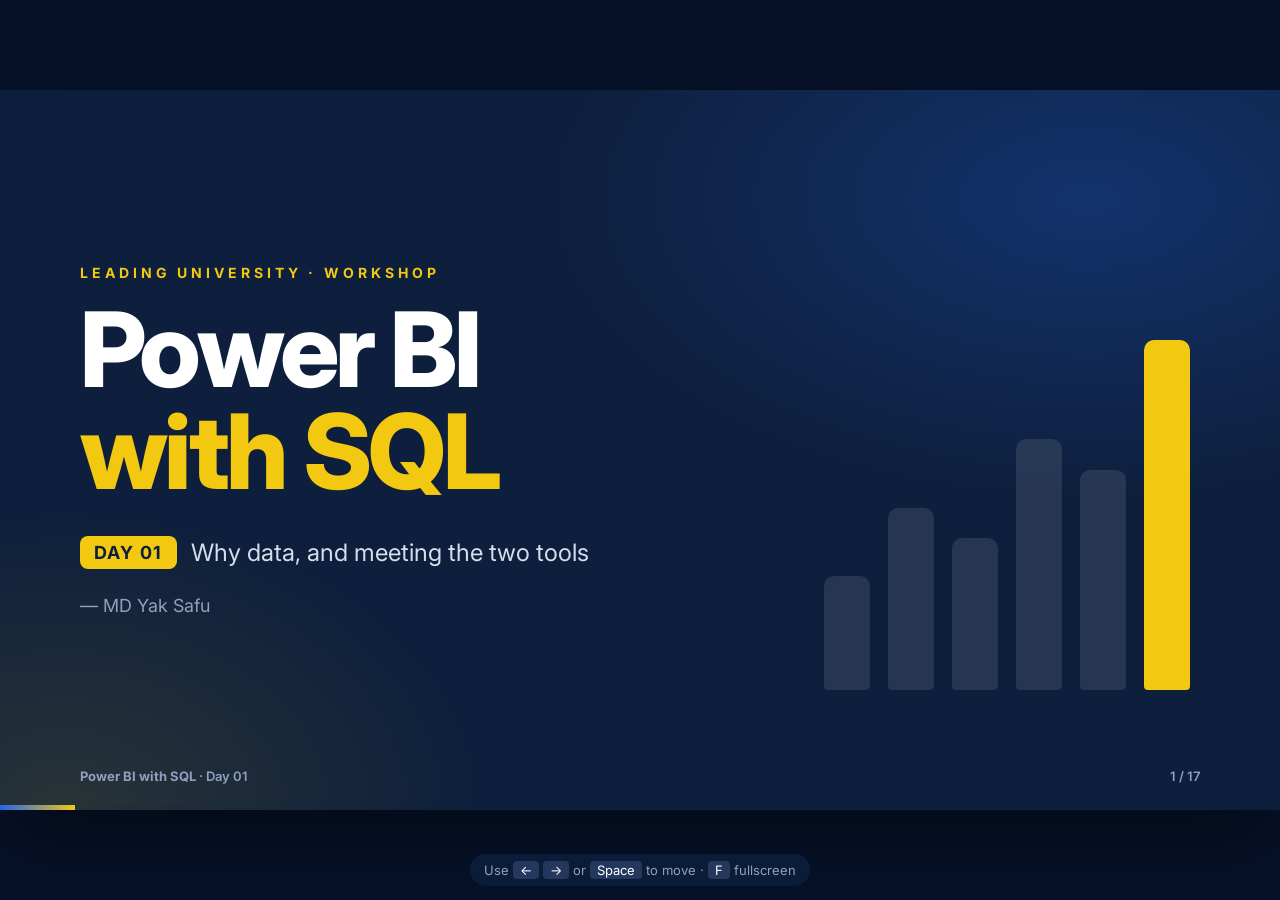
==== day-01/index.html @ 11b7ce3c "Add Day 01 slides and course home page Co-Authored-By: Claude Opus 5.5 <noreply@anthropic.com>" ====
<!doctype html>
<html lang="en">
<head>
<meta charset="utf-8">
<meta name="viewport" content="width=device-width, initial-scale=1">
<title>Day 01 · Why data, and meeting the two tools — Power BI with SQL</title>
<link rel="preconnect" href="https://fonts.googleapis.com">
<link rel="preconnect" href="https://fonts.gstatic.com" crossorigin>
<link href="https://fonts.googleapis.com/css2?family=Inter:wght@400;500;600;700;800&family=JetBrains+Mono:wght@400;700&display=swap" rel="stylesheet">
<link rel="stylesheet" href="../assets/deck.css">
<style>
  /* ---------- Day 01 specific styles ---------- */

  /* Title slide */
  .title-wrap { flex: 1; display: flex; flex-direction: column; justify-content: center; position: relative; z-index: 2; }
  .title-wrap .day-tag { display: inline-flex; align-items: center; gap: 14px; margin-top: 34px; font-size: 24px; color: #D6DEEC; }
  .title-wrap .day-tag b { background: var(--yellow); color: var(--navy); padding: 6px 14px; border-radius: 8px; font-size: 18px; letter-spacing: .08em; }
  .author { margin-top: 26px; font-size: 18px; color: #8FA0BD; }
  .deco-bars { position: absolute; right: 90px; bottom: 120px; display: flex; align-items: flex-end; gap: 18px; height: 380px; z-index: 1; }
  .deco-bars i { width: 46px; border-radius: 10px 10px 4px 4px; background: rgba(255,255,255,.1); transform-origin: bottom; display: block; }
  .deco-bars i:last-child { background: var(--yellow); }
  .active .deco-bars i { animation: grow 1.1s var(--ease) both; animation-delay: calc(var(--i) * 120ms + 300ms); }

  /* Roadmap */
  .phases { display: grid; grid-template-columns: repeat(3, 1fr); gap: 22px; width: 100%; }
  .phase { border-radius: 18px; padding: 22px; background: #fff; border: 1px solid var(--line); }
  .phase h3 { font-size: 20px; }
  .phase .days { font-size: 14px; color: var(--muted); font-weight: 600; margin-bottom: 14px; }
  .phase.sql { border-top: 6px solid var(--blue); }
  .phase.pbi { border-top: 6px solid var(--orange); }
  .phase.des { border-top: 6px solid var(--teal); }
  .dayrow { display: flex; gap: 12px; align-items: center; padding: 9px 0; border-top: 1px solid var(--line); font-size: 16px; }
  .dayrow b { font-size: 13px; width: 52px; flex: none; }
  .sql .dayrow b { color: var(--blue); } .pbi .dayrow b { color: var(--orange); } .des .dayrow b { color: var(--teal); }
  .dayrow.now { background: var(--yellow-l); margin: 0 -12px; padding: 9px 12px; border-radius: 10px; border-top-color: transparent; font-weight: 700; }
  .here { margin-left: auto; font-size: 11px; font-weight: 800; background: var(--yellow); color: var(--navy); padding: 3px 8px; border-radius: 999px; white-space: nowrap; }
  .active .here { animation: pulse 1.8s ease-out 1.4s infinite; }

  /* Agenda */
  .agenda { display: grid; grid-template-columns: repeat(4, 1fr); gap: 18px; width: 100%; }
  .agenda .card { padding: 22px; display: flex; flex-direction: column; gap: 14px; min-height: 160px; }
  .agenda .n { font-size: 14px; font-weight: 800; color: var(--blue); }
  .agenda .t { font-size: 20px; font-weight: 700; line-height: 1.25; }
  .agenda .part2 .n { color: var(--orange); }
  .agenda .part2 .badge { background: var(--orange-l); }
  .legend-row { display: flex; gap: 22px; margin-top: 18px; font-size: 15px; color: var(--muted); font-weight: 600; }
  .legend-row span::before { content: ""; display: inline-block; width: 12px; height: 12px; border-radius: 3px; margin-right: 8px; vertical-align: -1px; background: var(--blue); }
  .legend-row span.o::before { background: var(--orange); }

  /* Why data chain */
  .chain { display: flex; align-items: stretch; gap: 0; width: 100%; }
  .chain .card { flex: 1; text-align: center; padding: 30px 24px; }
  .chain .badge { margin: 0 auto 16px; width: 72px; height: 72px; font-size: 36px; border-radius: 20px; }
  .chain .ex { margin-top: 14px; font-size: 18px; color: var(--muted); line-height: 1.45; }
  .chain .ex b { color: var(--ink); }
  .chain .arrow { width: 70px; display: grid; place-items: center; font-size: 34px; color: var(--blue); }
  .chain .card.final { background: var(--navy); color: #fff; border: none; }
  .chain .card.final .ex { color: #B8C4D9; } .chain .card.final .ex b { color: var(--yellow); }
  .chain .card.final .badge { background: rgba(242,200,17,.18); }

  /* Section divider */
  .section { flex: 1; display: flex; flex-direction: column; justify-content: center; }
  .section .big-num { font-size: 200px; font-weight: 800; line-height: .9; color: transparent; -webkit-text-stroke: 2px rgba(242,200,17,.55); }
  .section h2 { font-size: 72px; }
  .section .topics { display: flex; gap: 12px; margin-top: 30px; flex-wrap: wrap; }
  .section .topics span { border: 1px solid #2E4470; color: #D6DEEC; padding: 10px 18px; border-radius: 999px; font-size: 18px; }

  /* Database vs Excel */
  .vs { display: grid; grid-template-columns: 1fr 90px 1fr; width: 100%; align-items: stretch; }
  .vs .card { padding: 30px 34px; }
  .vs .head { display: flex; align-items: center; gap: 16px; margin-bottom: 18px; }
  .vs .head h3 { font-size: 28px; }
  .vs ul { list-style: none; display: flex; flex-direction: column; gap: 14px; }
  .vs li { font-size: 20px; display: flex; gap: 12px; align-items: baseline; }
  .vs li::before { font-weight: 800; flex: none; }
  .vs .xl li::before { content: "•"; color: var(--muted); }
  .vs .db li::before { content: "✓"; color: var(--ok); }
  .vs .xl .badge { background: #E7F6EC; }
  .vs .db { border: 2px solid var(--blue); }
  .vs .mid { display: grid; place-items: center; font-weight: 800; font-size: 22px; color: var(--muted); }
  .quote { margin-top: 26px; text-align: center; font-size: 24px; font-weight: 600; }
  .quote b { background: var(--yellow-l); padding: 2px 8px; border-radius: 6px; }

  /* Table / row / column */
  .legend { display: flex; flex-direction: column; gap: 18px; flex: 1; }
  .legend .item { display: flex; gap: 18px; align-items: center; }
  .legend .sw { width: 54px; height: 54px; border-radius: 14px; flex: none; display: grid; place-items: center; font-weight: 800; font-size: 13px; }
  .legend .item p { font-size: 18px; color: var(--muted); margin-top: 3px; }
  .sw.t { border: 3px solid var(--navy); }
  .sw.r { background: var(--yellow-l); border: 3px solid var(--yellow); }
  .sw.c { background: var(--blue-l); border: 3px solid var(--blue); }
  .active .tbl.demo { animation: outline 0.6s var(--ease) 600ms both; }
  @keyframes outline { from { box-shadow: 0 0 0 0 var(--navy); } to { box-shadow: 0 0 0 4px var(--navy), 0 10px 30px rgba(13,31,60,.1); } }
  .active .hl-row td { animation: rowhl .6s var(--ease) 1.5s both; }
  @keyframes rowhl { to { background: var(--yellow-l); } }
  .active .hl-col { animation: colhl .6s var(--ease) 2.4s both; }
  @keyframes colhl { to { background: var(--blue-l); color: var(--blue); font-weight: 700; } }
  th.hl-col { animation-name: colhlh !important; }
  @keyframes colhlh { to { background: var(--blue); } }

  /* Primary key */
  .active .pk-col { animation: pkhl .6s var(--ease) 900ms both; }
  @keyframes pkhl { to { background: var(--yellow-l); font-weight: 800; } }
  .bad-row td { color: var(--bad); background: #FEF2F2; text-decoration: line-through; }
  .bad-row { opacity: 0; }
  .active .bad-row { animation: fade .4s 2.6s both; }
  .active .bad-row td:first-child { animation: shake .5s 3s both; }
  .bad-note { color: var(--bad); font-weight: 700; font-size: 17px; }
  .rules { display: flex; flex-direction: column; gap: 16px; flex: 1; }
  .rules .card { display: flex; gap: 18px; align-items: center; padding: 20px 24px; }
  .rules .badge { background: var(--yellow-l); }
  .rules p { font-size: 17px; color: var(--muted); margin-top: 3px; }

  /* Foreign key */
  .fk-area { position: relative; width: 100%; display: flex; justify-content: space-between; align-items: flex-start; }
  .fk-area svg { position: absolute; inset: 0; width: 100%; height: 100%; pointer-events: none; overflow: visible; }
  .fk-area path { fill: none; stroke: var(--blue); stroke-width: 3; stroke-linecap: round; }
  .fk-area circle { fill: var(--blue); }
  .fk-area .tbl td.pkc { background: var(--yellow-l); font-weight: 700; }
  .fk-area .tbl td.fkc { background: var(--blue-l); font-weight: 700; color: var(--blue); }
  .fk-note { margin-top: 26px; display: flex; gap: 16px; align-items: center; font-size: 20px; }
  .fk-note .card { padding: 14px 22px; font-size: 19px; }

  /* Pipeline */
  .pipe { display: flex; align-items: flex-start; width: 100%; }
  .node { width: 170px; flex: none; text-align: center; }
  .node .circle { width: 112px; height: 112px; border-radius: 50%; margin: 0 auto; display: grid; place-items: center; font-size: 46px; background: #fff; border: 3px solid var(--line); box-shadow: 0 10px 30px rgba(13,31,60,.08); }
  .node h3 { margin-top: 16px; font-size: 21px; }
  .node p { font-size: 16px; color: var(--muted); margin-top: 6px; line-height: 1.4; }
  .node.sqln .circle { border-color: var(--blue); background: var(--blue-l); }
  .node.pbin .circle { border-color: var(--yellow); background: var(--yellow-l); }
  .node.dec .circle { background: var(--navy); border-color: var(--navy); }
  .link { flex: 1; height: 112px; position: relative; }
  .link::before { content: ""; position: absolute; left: 6px; right: 6px; top: 50%; border-top: 3px dashed #C5CFDE; }
  .link i { position: absolute; top: calc(50% - 7px); left: 6px; width: 14px; height: 14px; border-radius: 50%; background: var(--blue); }
  .active .link i { animation: travel 2.2s linear infinite; animation-delay: calc(var(--i) * 300ms + 1.4s); }
  @keyframes travel { 0% { left: 6px; opacity: 0; } 15% { opacity: 1; } 85% { opacity: 1; } 100% { left: calc(100% - 20px); opacity: 0; } }
  .tag { display: inline-block; margin-top: 10px; font-size: 13px; font-weight: 800; padding: 4px 10px; border-radius: 999px; }
  .tag.s { background: var(--blue); color: #fff; } .tag.p { background: var(--yellow); color: var(--navy); }

  /* SQL */
  .sql-grid { display: grid; grid-template-columns: 1.25fr 1fr; gap: 40px; width: 100%; align-items: center; }
  .code .line { display: flex; justify-content: space-between; align-items: baseline; gap: 24px; }
  .code .ann { font-family: "Inter", sans-serif; font-size: 16px; color: #8FA0BD; white-space: nowrap; }
  .code .ann b { color: var(--yellow); }
  .caret { display: inline-block; width: 12px; height: 28px; background: var(--yellow); vertical-align: -5px; margin-left: 4px; }
  .active .caret { animation: blink 1s steps(1) infinite; }
  @keyframes blink { 50% { opacity: 0; } }
  .result-label { font-size: 14px; font-weight: 700; letter-spacing: .16em; text-transform: uppercase; color: var(--ok); }

  /* Power BI dashboard mock */
  .pbi-grid { display: grid; grid-template-columns: 1fr 1.45fr; gap: 44px; width: 100%; align-items: center; }
  .steps { display: flex; flex-direction: column; gap: 14px; margin-top: 26px; }
  .steps .card { display: flex; gap: 16px; align-items: center; padding: 16px 20px; }
  .steps .badge { width: 44px; height: 44px; font-size: 22px; background: var(--yellow-l); }
  .steps p { font-size: 16px; color: var(--muted); }
  .win { background: #fff; border-radius: 18px; border: 1px solid var(--line); box-shadow: 0 24px 50px rgba(13,31,60,.14); overflow: hidden; }
  .win-bar { background: var(--navy); color: #fff; font-size: 13px; padding: 10px 16px; display: flex; gap: 8px; align-items: center; }
  .win-bar i { width: 10px; height: 10px; border-radius: 50%; background: #334766; display: block; }
  .win-bar span { margin-left: 10px; color: #B8C4D9; }
  .win-body { padding: 18px; display: grid; gap: 14px; }
  .kpis { display: grid; grid-template-columns: repeat(3, 1fr); gap: 12px; }
  .kpi { border: 1px solid var(--line); border-radius: 12px; padding: 12px 14px; }
  .kpi small { font-size: 12px; color: var(--muted); font-weight: 600; }
  .kpi div { font-size: 28px; font-weight: 800; margin-top: 2px; }
  .charts { display: grid; grid-template-columns: 1.3fr 1fr; gap: 12px; }
  .chart { border: 1px solid var(--line); border-radius: 12px; padding: 12px 14px; }
  .chart small { font-size: 12px; color: var(--muted); font-weight: 600; }
  .bars { display: flex; align-items: flex-end; gap: 10px; height: 150px; margin-top: 10px; }
  .bars div { flex: 1; display: flex; flex-direction: column; align-items: center; gap: 6px; height: 100%; justify-content: flex-end; }
  .bars i { width: 100%; background: var(--blue); border-radius: 5px 5px 2px 2px; display: block; transform-origin: bottom; transform: scaleY(0); }
  .bars i.top { background: var(--yellow); }
  .bars span { font-size: 11px; color: var(--muted); }
  .active .bars i { animation: grow .9s var(--ease) both; animation-delay: calc(var(--i) * 110ms + 900ms); }
  .spark { width: 100%; height: 150px; margin-top: 10px; }
  .spark path.ln { fill: none; stroke: var(--blue); stroke-width: 3; stroke-dasharray: 400; stroke-dashoffset: 400; }
  .spark path.ar { fill: rgba(37,99,235,.08); opacity: 0; }
  .active .spark path.ln { animation: draw 1.6s var(--ease) 1.4s forwards; }
  .active .spark path.ar { animation: fade 1s 2.4s forwards; }

  /* Three windows */
  .windows { display: grid; grid-template-columns: 120px repeat(3, 1fr); gap: 22px; width: 100%; align-items: stretch; }
  .sidebar { background: var(--navy); border-radius: 18px; display: flex; flex-direction: column; align-items: center; gap: 22px; padding: 26px 0; }
  .sidebar small { color: #8FA0BD; font-size: 11px; font-weight: 700; letter-spacing: .1em; }
  .sidebar .ico { width: 58px; height: 58px; border-radius: 14px; display: grid; place-items: center; background: #1D3461; position: relative; }
  .sidebar .ico svg { width: 30px; height: 30px; stroke: #fff; fill: none; stroke-width: 2; }
  .sidebar .ico b { position: absolute; top: -7px; right: -7px; background: var(--yellow); color: var(--navy); font-size: 12px; width: 22px; height: 22px; border-radius: 50%; display: grid; place-items: center; }
  .active .sidebar .ico { animation: icoOn 6s infinite; animation-delay: calc(var(--i) * 2s + 1.5s); }
  @keyframes icoOn { 0%, 30% { background: var(--yellow); } 34%, 100% { background: #1D3461; } }
  .wcard { padding: 22px; display: flex; flex-direction: column; gap: 12px; }
  .wcard .num { font-size: 13px; font-weight: 800; color: var(--navy); background: var(--yellow); width: 26px; height: 26px; border-radius: 50%; display: grid; place-items: center; }
  .wcard .mock { height: 150px; border-radius: 12px; background: var(--bg); border: 1px solid var(--line); display: grid; place-items: center; }
  .wcard .mock svg { width: 82%; height: 80%; }
  .wcard h3 { font-size: 22px; }
  .wcard p { font-size: 17px; color: var(--muted); line-height: 1.45; }

  /* Quiz */
  .quiz { display: grid; grid-template-columns: 1fr 1fr; gap: 20px; width: 100%; }
  .quiz .card { padding: 24px 26px; }
  .quiz .q { font-size: 20px; font-weight: 700; display: flex; gap: 12px; line-height: 1.35; }
  .quiz .q span { color: var(--blue); flex: none; }
  .quiz .ans { margin-top: 14px; font-size: 19px; color: var(--ok); font-weight: 600; padding: 10px 14px; background: #ECFDF3; border-radius: 10px; }

  /* Recap */
  .recap { display: grid; grid-template-columns: 1fr 1fr; gap: 20px; width: 100%; }
  .recap .card { display: flex; gap: 20px; align-items: center; padding: 24px; }
  .recap p { font-size: 19px; line-height: 1.4; }
  .recap p b { color: var(--blue); }

  /* Closing */
  .closing { flex: 1; display: grid; grid-template-columns: 1.2fr 1fr; gap: 50px; align-items: center; }
  .next-card { background: rgba(255,255,255,.06); border: 1px solid #2E4470; border-radius: 20px; padding: 30px; }
  .next-card h3 { font-size: 26px; margin-top: 10px; }
  .next-card ul { list-style: none; margin-top: 16px; display: flex; flex-direction: column; gap: 12px; }
  .next-card li { color: #D6DEEC; font-size: 19px; display: flex; gap: 12px; }
  .next-card li::before { content: "→"; color: var(--yellow); font-weight: 800; }
  .floaty { animation: float 4s ease-in-out infinite; display: inline-block; }
</style>
</head>
<body>
<div class="deck">
<div class="stage" data-label="Day 01">

  <!-- 1 · Title -->
  <section class="slide dark">
    <div class="deco-bars" aria-hidden="true">
      <i style="--i:0;height:30%"></i><i style="--i:1;height:48%"></i><i style="--i:2;height:40%"></i>
      <i style="--i:3;height:66%"></i><i style="--i:4;height:58%"></i><i style="--i:5;height:92%"></i>
    </div>
    <div class="title-wrap">
      <div class="kicker a" style="--i:0">Leading University · Workshop</div>
      <h1 class="a" style="--i:1;margin-top:18px">Power BI<br><span class="hl">with SQL</span></h1>
      <div class="day-tag a" style="--i:3"><b>DAY 01</b> Why data, and meeting the two tools</div>
      <div class="author a" style="--i:4">— MD Yak Safu</div>
    </div>
  </section>

  <!-- 2 · Course roadmap -->
  <section class="slide">
    <div class="kicker a" style="--i:0">The journey</div>
    <h2 class="a" style="--i:1">10 days. 3 phases. One skill set.</h2>
    <div class="body">
      <div class="phases">
        <div class="phase sql a" style="--i:2">
          <h3>SQL foundations</h3><div class="days">Days 1–4</div>
          <div class="dayrow now"><b>DAY 01</b> Why data &amp; the two tools <span class="here">YOU ARE HERE</span></div>
          <div class="dayrow"><b>DAY 02</b> SELECT &amp; filtering</div>
          <div class="dayrow"><b>DAY 03</b> Aggregation &amp; functions</div>
          <div class="dayrow"><b>DAY 04</b> Joins, subqueries &amp; views</div>
        </div>
        <div class="phase pbi a" style="--i:3">
          <h3>Power BI build</h3><div class="days">Days 5–7</div>
          <div class="dayrow"><b>DAY 05</b> Connecting &amp; cleaning</div>
          <div class="dayrow"><b>DAY 06</b> Data modelling</div>
          <div class="dayrow"><b>DAY 07</b> DAX basics</div>
        </div>
        <div class="phase des a" style="--i:4">
          <h3>Design &amp; insight</h3><div class="days">Days 8–10</div>
          <div class="dayrow"><b>DAY 08</b> Dashboard design</div>
          <div class="dayrow"><b>DAY 09</b> Build on a given problem</div>
          <div class="dayrow"><b>DAY 10</b> Analysis in Power BI</div>
        </div>
      </div>
    </div>
  </section>

  <!-- 3 · Today's plan -->
  <section class="slide">
    <div class="kicker a" style="--i:0">Today's plan</div>
    <h2 class="a" style="--i:1">8 small ideas, one big picture</h2>
    <div class="body" style="flex-direction:column;align-items:stretch;justify-content:center;gap:0">
      <div class="agenda">
        <div class="card a pop" style="--i:2"><div class="badge">🗂️</div><div class="n">01</div><div class="t">Database vs Excel</div></div>
        <div class="card a pop" style="--i:3"><div class="badge">🧱</div><div class="n">02</div><div class="t">Table, row, column</div></div>
        <div class="card a pop" style="--i:4"><div class="badge">🔑</div><div class="n">03</div><div class="t">Primary key</div></div>
        <div class="card a pop" style="--i:5"><div class="badge">🔗</div><div class="n">04</div><div class="t">Foreign key</div></div>
        <div class="card part2 a pop" style="--i:6"><div class="badge">🚚</div><div class="n">05</div><div class="t">The reporting pipeline</div></div>
        <div class="card part2 a pop" style="--i:7"><div class="badge">💬</div><div class="n">06</div><div class="t">What SQL is</div></div>
        <div class="card part2 a pop" style="--i:8"><div class="badge">📊</div><div class="n">07</div><div class="t">What Power BI is</div></div>
        <div class="card part2 a pop" style="--i:9"><div class="badge">🖥️</div><div class="n">08</div><div class="t">The three windows</div></div>
      </div>
      <div class="legend-row a fade" style="--i:10"><span>Part 1 · Data basics</span><span class="o">Part 2 · Meet the tools</span></div>
    </div>
  </section>

  <!-- 4 · Why data -->
  <section class="slide">
    <div class="kicker a" style="--i:0">Why data?</div>
    <h2 class="a" style="--i:1">Data is only useful when it leads to a decision</h2>
    <div class="body">
      <div class="chain">
        <div class="card a left" style="--i:2">
          <div class="badge">🧾</div><h3>Data</h3>
          <div class="ex">Raw facts<br><b>1,240 sales records</b></div>
        </div>
        <div class="arrow a fade" style="--i:3">➜</div>
        <div class="card a left" style="--i:4">
          <div class="badge">💡</div><h3>Information</h3>
          <div class="ex">Facts with meaning<br><b>“Sales fell 18% in March”</b></div>
        </div>
        <div class="arrow a fade" style="--i:5">➜</div>
        <div class="card final a left" style="--i:6">
          <div class="badge">🎯</div><h3>Decision</h3>
          <div class="ex">Action people take<br><b>“Run a March discount”</b></div>
        </div>
      </div>
    </div>
    <div class="quote a" style="--i:8">This course teaches you to walk this path: <b>SQL</b> gets the data, <b>Power BI</b> shows the story.</div>
  </section>

  <!-- 5 · Part 1 divider -->
  <section class="slide dark">
    <div class="section">
      <div class="big-num a fade" style="--i:0">01</div>
      <div class="kicker a" style="--i:1">Part one</div>
      <h2 class="a" style="--i:2">Data basics</h2>
      <div class="topics">
        <span class="a" style="--i:3">Database vs Excel</span><span class="a" style="--i:4">Table, row, column</span>
        <span class="a" style="--i:5">Primary key</span><span class="a" style="--i:6">Foreign key</span>
      </div>
    </div>
  </section>

  <!-- 6 · Database vs Excel -->
  <section class="slide">
    <div class="kicker a" style="--i:0"><span class="num">01</span> Database vs Excel</div>
    <h2 class="a" style="--i:1">Same rows &amp; columns — very different jobs</h2>
    <div class="body" style="flex-direction:column;justify-content:center;gap:0">
      <div class="vs">
        <div class="card xl a left" style="--i:2">
          <div class="head"><div class="badge">📗</div><h3>Excel</h3></div>
          <ul>
            <li>A single file, usually one person</li>
            <li>Max ~1 million rows per sheet</li>
            <li>Easy to break: typos, copies, “final_v3.xlsx”</li>
            <li>Great for quick, small analysis</li>
          </ul>
        </div>
        <div class="mid a pop" style="--i:3">VS</div>
        <div class="card db a right" style="--i:4">
          <div class="head"><div class="badge">🗄️</div><h3 class="blue">Database</h3></div>
          <ul>
            <li>Shared — many users at the same time</li>
            <li>Millions to billions of rows</li>
            <li>Rules keep data clean (types, keys)</li>
            <li>Built for storing &amp; asking questions</li>
          </ul>
        </div>
      </div>
      <div class="quote a" style="--i:6">Excel is a <b>notebook</b>. A database is a <b>library</b>.</div>
    </div>
  </section>

  <!-- 7 · Table, row, column -->
  <section class="slide">
    <div class="kicker a" style="--i:0"><span class="num">02</span> Table, row, column</div>
    <h2 class="a" style="--i:1">A database is a set of tables</h2>
    <div class="body">
      <div class="tbl-wrap a left" style="--i:2">
        <div class="tbl-title">Table: Customers</div>
        <table class="tbl demo">
          <tr><th>CustomerID</th><th>Name</th><th class="hl-col">City</th></tr>
          <tr><td class="num">101</td><td>Rahim</td><td class="hl-col">Sylhet</td></tr>
          <tr class="hl-row"><td class="num">102</td><td>Karim</td><td class="hl-col">Dhaka</td></tr>
          <tr><td class="num">103</td><td>Nusrat</td><td class="hl-col">Sylhet</td></tr>
          <tr><td class="num">104</td><td>Tania</td><td class="hl-col">Chattogram</td></tr>
        </table>
      </div>
      <div class="legend">
        <div class="item a right" style="--i:4"><div class="sw t"></div><div><h3>Table</h3><p>All records about <b>one thing</b> — e.g. customers</p></div></div>
        <div class="item a right" style="--i:10"><div class="sw r"></div><div><h3>Row (record)</h3><p><b>One</b> customer — Karim from Dhaka</p></div></div>
        <div class="item a right" style="--i:17"><div class="sw c"></div><div><h3>Column (field)</h3><p><b>One</b> detail about every customer — City</p></div></div>
      </div>
    </div>
  </section>

  <!-- 8 · Primary key -->
  <section class="slide">
    <div class="kicker a" style="--i:0"><span class="num">03</span> Primary key</div>
    <h2 class="a" style="--i:1">Every row needs an ID card</h2>
    <div class="body">
      <div class="tbl-wrap a left" style="--i:2">
        <div class="tbl-title">Table: Customers</div>
        <table class="tbl">
          <tr><th>CustomerID <span class="key">PK</span></th><th>Name</th><th>City</th></tr>
          <tr><td class="num pk-col">101</td><td>Rahim</td><td>Sylhet</td></tr>
          <tr><td class="num pk-col">102</td><td>Karim</td><td>Dhaka</td></tr>
          <tr><td class="num pk-col">103</td><td>Nusrat</td><td>Sylhet</td></tr>
          <tr class="bad-row"><td class="num">102</td><td>Sabbir</td><td>Khulna</td></tr>
        </table>
        <div class="bad-note a fade" style="--i:22">✗ ID 102 already exists — the database refuses it</div>
      </div>
      <div class="rules">
        <div class="card a right" style="--i:4"><div class="badge">☝️</div><div><h3>Unique</h3><p>No two rows share the same value</p></div></div>
        <div class="card a right" style="--i:5"><div class="badge">🚫</div><div><h3>Never empty</h3><p>Every row must have one (no NULL)</p></div></div>
        <div class="card a right" style="--i:6"><div class="badge">🎯</div><div><h3>Points to one row</h3><p>Like a student ID — it means exactly one person</p></div></div>
      </div>
    </div>
  </section>

  <!-- 9 · Foreign key -->
  <section class="slide" id="fk-slide">
    <div class="kicker a" style="--i:0"><span class="num">04</span> Foreign key</div>
    <h2 class="a" style="--i:1">A foreign key links one table to another</h2>
    <div class="body" style="flex-direction:column;justify-content:center;align-items:stretch;gap:0">
      <div class="fk-area">
        <svg id="fk-svg" aria-hidden="true"></svg>
        <div class="tbl-wrap a left" style="--i:2">
          <div class="tbl-title">Customers</div>
          <table class="tbl" id="cust">
            <tr><th>CustomerID <span class="key">PK</span></th><th>Name</th></tr>
            <tr data-id="101"><td class="num pkc">101</td><td>Rahim</td></tr>
            <tr data-id="102"><td class="num pkc">102</td><td>Karim</td></tr>
            <tr data-id="103"><td class="num pkc">103</td><td>Nusrat</td></tr>
            <tr data-id="104"><td class="num pkc">104</td><td>Tania</td></tr>
          </table>
        </div>
        <div class="tbl-wrap a right" style="--i:3">
          <div class="tbl-title">Orders</div>
          <table class="tbl" id="ord">
            <tr><th>OrderID <span class="key">PK</span></th><th>CustomerID <span class="key fk">FK</span></th><th>Amount ৳</th></tr>
            <tr data-ref="101"><td class="num">5001</td><td class="num fkc">101</td><td class="num">1,200</td></tr>
            <tr data-ref="103"><td class="num">5002</td><td class="num fkc">103</td><td class="num">850</td></tr>
            <tr data-ref="101"><td class="num">5003</td><td class="num fkc">101</td><td class="num">2,300</td></tr>
            <tr data-ref="104"><td class="num">5004</td><td class="num fkc">104</td><td class="num">640</td></tr>
          </table>
        </div>
      </div>
      <div class="fk-note">
        <div class="card a" style="--i:12">🔗 <b>FK</b> in Orders → points to the <b>PK</b> in Customers</div>
        <div class="card a" style="--i:13">Rahim (101) placed <b>2 orders</b></div>
      </div>
    </div>
  </section>

  <!-- 10 · Part 2 divider -->
  <section class="slide dark">
    <div class="section">
      <div class="big-num a fade" style="--i:0">02</div>
      <div class="kicker a" style="--i:1">Part two</div>
      <h2 class="a" style="--i:2">Meet the tools</h2>
      <div class="topics">
        <span class="a" style="--i:3">The reporting pipeline</span><span class="a" style="--i:4">What SQL is</span>
        <span class="a" style="--i:5">What Power BI is</span><span class="a" style="--i:6">The three windows</span>
      </div>
    </div>
  </section>

  <!-- 11 · Reporting pipeline -->
  <section class="slide">
    <div class="kicker a" style="--i:0"><span class="num">05</span> The reporting pipeline</div>
    <h2 class="a" style="--i:1">How raw data becomes a decision</h2>
    <div class="body">
      <div class="pipe">
        <div class="node a pop" style="--i:2"><div class="circle">📱</div><h3>Sources</h3><p>Apps, sales, forms</p></div>
        <div class="link a fade" style="--i:3"><i style="--i:0"></i></div>
        <div class="node a pop" style="--i:4"><div class="circle">🗄️</div><h3>Database</h3><p>Stores it safely</p></div>
        <div class="link a fade" style="--i:5"><i style="--i:1"></i></div>
        <div class="node sqln a pop" style="--i:6"><div class="circle">💬</div><h3>SQL</h3><p>Asks the questions</p><span class="tag s">Days 1–4</span></div>
        <div class="link a fade" style="--i:7"><i style="--i:2"></i></div>
        <div class="node pbin a pop" style="--i:8"><div class="circle">📊</div><h3>Power BI</h3><p>Shows the answers</p><span class="tag p">Days 5–10</span></div>
        <div class="link a fade" style="--i:9"><i style="--i:3"></i></div>
        <div class="node dec a pop" style="--i:10"><div class="circle">🎯</div><h3>Decision</h3><p>People take action</p></div>
      </div>
    </div>
  </section>

  <!-- 12 · What SQL is -->
  <section class="slide">
    <div class="kicker a" style="--i:0"><span class="num">06</span> What SQL is</div>
    <h2 class="a" style="--i:1">SQL = the language to talk to a database</h2>
    <p class="lead a" style="--i:2"><b>S</b>tructured <b>Q</b>uery <b>L</b>anguage. You ask in (almost) plain English — the database answers with a table.</p>
    <div class="body">
      <div class="sql-grid">
        <div class="code a" style="--i:3">
          <div class="dots"><i></i><i></i><i></i></div>
          <div style="height:14px"></div>
          <div class="line a fade" style="--i:5"><span><span class="kw">SELECT</span> Name, City</span><span class="ann">← <b>which columns</b></span></div>
          <div class="line a fade" style="--i:8"><span><span class="kw">FROM</span> Customers</span><span class="ann">← <b>which table</b></span></div>
          <div class="line a fade" style="--i:11"><span><span class="kw">WHERE</span> City <span class="op">=</span> <span class="str">'Sylhet'</span>;<span class="caret"></span></span><span class="ann">← <b>which rows</b></span></div>
        </div>
        <div class="tbl-wrap a right" style="--i:15">
          <div class="result-label">✓ Result · 2 rows</div>
          <table class="tbl">
            <tr><th>Name</th><th>City</th></tr>
            <tr><td>Rahim</td><td>Sylhet</td></tr>
            <tr><td>Nusrat</td><td>Sylhet</td></tr>
          </table>
        </div>
      </div>
    </div>
  </section>

  <!-- 13 · What Power BI is -->
  <section class="slide">
    <div class="kicker a" style="--i:0"><span class="num">07</span> What Power BI is</div>
    <h2 class="a" style="--i:1">Power BI turns tables into pictures</h2>
    <div class="body">
      <div class="pbi-grid">
        <div>
          <p class="lead a" style="--i:2;margin-top:0">Microsoft's free desktop tool for building <b style="color:var(--ink)">interactive dashboards</b>.</p>
          <div class="steps">
            <div class="card a left" style="--i:3"><div class="badge">🔌</div><div><h3>Connect</h3><p>Pull data from SQL, Excel, web…</p></div></div>
            <div class="card a left" style="--i:4"><div class="badge">🧩</div><div><h3>Model</h3><p>Link tables with keys</p></div></div>
            <div class="card a left" style="--i:5"><div class="badge">📈</div><div><h3>Visualise</h3><p>Charts anyone can click &amp; explore</p></div></div>
          </div>
        </div>
        <div class="win a right" style="--i:3">
          <div class="win-bar"><i></i><i></i><i></i><span>Sales Dashboard</span></div>
          <div class="win-body">
            <div class="kpis">
              <div class="kpi"><small>Total sales</small><div><span data-count="4.2" data-dec="1" data-prefix="৳" data-suffix="M" data-delay="700">৳4.2M</span></div></div>
              <div class="kpi"><small>Orders</small><div><span data-count="1240" data-delay="800">1,240</span></div></div>
              <div class="kpi"><small>Customers</small><div><span data-count="312" data-delay="900">312</span></div></div>
            </div>
            <div class="charts">
              <div class="chart"><small>Sales by month</small>
                <div class="bars">
                  <div><i style="--i:0;height:45%"></i><span>Jan</span></div>
                  <div><i style="--i:1;height:62%"></i><span>Feb</span></div>
                  <div><i style="--i:2;height:38%"></i><span>Mar</span></div>
                  <div><i style="--i:3;height:70%"></i><span>Apr</span></div>
                  <div><i style="--i:4;height:78%"></i><span>May</span></div>
                  <div><i class="top" style="--i:5;height:95%"></i><span>Jun</span></div>
                </div>
              </div>
              <div class="chart"><small>Customers trend</small>
                <svg class="spark" viewBox="0 0 200 150" preserveAspectRatio="none">
                  <path class="ar" d="M5,120 L40,100 L75,108 L110,70 L145,62 L195,25 L195,150 L5,150 Z"/>
                  <path class="ln" d="M5,120 L40,100 L75,108 L110,70 L145,62 L195,25"/>
                </svg>
              </div>
            </div>
          </div>
        </div>
      </div>
    </div>
  </section>

  <!-- 14 · Three windows -->
  <section class="slide">
    <div class="kicker a" style="--i:0"><span class="num">08</span> The three windows you will live in</div>
    <h2 class="a" style="--i:1">Three buttons on the left of Power BI</h2>
    <div class="body">
      <div class="windows">
        <div class="sidebar a left" style="--i:2">
          <small>POWER BI</small>
          <div class="ico" style="--i:0"><b>1</b><svg viewBox="0 0 24 24"><path d="M5 20V11M12 20V5M19 20v-6"/></svg></div>
          <div class="ico" style="--i:1"><b>2</b><svg viewBox="0 0 24 24"><rect x="3" y="4" width="18" height="16" rx="2"/><path d="M3 10h18M3 15h18M9 4v16"/></svg></div>
          <div class="ico" style="--i:2"><b>3</b><svg viewBox="0 0 24 24"><rect x="2" y="3" width="8" height="7" rx="1"/><rect x="14" y="14" width="8" height="7" rx="1"/><path d="M10 6.5h3a2 2 0 0 1 2 2V14"/></svg></div>
        </div>
        <div class="card wcard a" style="--i:3">
          <div class="num">1</div>
          <div class="mock"><svg viewBox="0 0 120 80"><rect x="10" y="45" width="16" height="30" rx="2" fill="#2563EB"/><rect x="34" y="30" width="16" height="45" rx="2" fill="#2563EB"/><rect x="58" y="38" width="16" height="37" rx="2" fill="#2563EB"/><rect x="82" y="12" width="16" height="63" rx="2" fill="#F2C811"/></svg></div>
          <h3>Report view</h3><p>Build charts &amp; dashboards. You'll spend most time here.</p>
        </div>
        <div class="card wcard a" style="--i:4">
          <div class="num">2</div>
          <div class="mock"><svg viewBox="0 0 120 80"><rect x="8" y="8" width="104" height="64" rx="4" fill="#fff" stroke="#C5CFDE"/><rect x="8" y="8" width="104" height="14" rx="4" fill="#0D1F3C"/><path d="M8 36h104M8 50h104M8 64h104M42 8v64M78 8v64" stroke="#C5CFDE"/></svg></div>
          <h3>Table view</h3><p>See the actual rows &amp; columns of your data.</p>
        </div>
        <div class="card wcard a" style="--i:5">
          <div class="num">3</div>
          <div class="mock"><svg viewBox="0 0 120 80"><rect x="6" y="10" width="40" height="36" rx="4" fill="#fff" stroke="#0D1F3C" stroke-width="2"/><rect x="6" y="10" width="40" height="10" rx="3" fill="#0D1F3C"/><rect x="74" y="34" width="40" height="36" rx="4" fill="#fff" stroke="#0D1F3C" stroke-width="2"/><rect x="74" y="34" width="40" height="10" rx="3" fill="#0D1F3C"/><path d="M46 30 C 60 30, 60 52, 74 52" stroke="#2563EB" stroke-width="2.5" fill="none"/></svg></div>
          <h3>Model view</h3><p>Connect tables with relationships — PK ↔ FK!</p>
        </div>
      </div>
    </div>
  </section>

  <!-- 15 · Quick check -->
  <section class="slide">
    <div class="kicker a" style="--i:0">Quick check</div>
    <h2 class="a" style="--i:1">Can you answer these? <span class="muted" style="font-size:22px;font-weight:600">(press → to reveal)</span></h2>
    <div class="body">
      <div class="quiz">
        <div class="card a" style="--i:2"><div class="q"><span>Q1</span>In a table, what does one <u>row</u> represent?</div><div class="ans frag">One record — e.g. one customer</div></div>
        <div class="card a" style="--i:3"><div class="q"><span>Q2</span>Can two customers share the same primary key?</div><div class="ans frag">No — a primary key must be unique</div></div>
        <div class="card a" style="--i:4"><div class="q"><span>Q3</span>Orders.CustomerID points to Customers.CustomerID. What is it?</div><div class="ans frag">A foreign key</div></div>
        <div class="card a" style="--i:5"><div class="q"><span>Q4</span>Which tool <u>asks</u> the question, and which <u>shows</u> the answer?</div><div class="ans frag">SQL asks · Power BI shows</div></div>
      </div>
    </div>
  </section>

  <!-- 16 · Recap -->
  <section class="slide">
    <div class="kicker a" style="--i:0">Recap</div>
    <h2 class="a" style="--i:1">What to remember from today</h2>
    <div class="body">
      <div class="recap">
        <div class="card a pop" style="--i:2"><div class="badge">🗄️</div><p>A <b>database</b> stores data in <b>tables</b> — safe, shared and huge.</p></div>
        <div class="card a pop" style="--i:3"><div class="badge">🧱</div><p><b>Row</b> = one record. <b>Column</b> = one detail.</p></div>
        <div class="card a pop" style="--i:4"><div class="badge">🔑</div><p><b>Primary key</b> identifies a row. <b>Foreign key</b> links tables.</p></div>
        <div class="card a pop" style="--i:5"><div class="badge">🚚</div><p><b>SQL</b> gets the data → <b>Power BI</b> tells the story.</p></div>
      </div>
    </div>
  </section>

  <!-- 17 · Closing -->
  <section class="slide dark">
    <div class="closing">
      <div>
        <div class="kicker a" style="--i:0">That's Day 01</div>
        <h1 class="a" style="--i:1;font-size:92px;margin-top:16px">Questions? <span class="floaty">🙋</span></h1>
        <p class="lead a" style="--i:2">Thank you! See you in the next session.</p>
      </div>
      <div class="next-card a right" style="--i:3">
        <span class="pill" style="background:var(--yellow);color:var(--navy)">NEXT · DAY 02</span>
        <h3>SELECT and filtering</h3>
        <ul>
          <li>Install <b>Power BI Desktop</b> (free)</li>
          <li>Install <b>SQL Server Express + SSMS</b></li>
          <li>Think: what data does your daily life create?</li>
        </ul>
      </div>
    </div>
  </section>

</div>
</div>

<script src="../assets/deck.js"></script>
<script>
  // Draw foreign-key connector lines between the Orders and Customers tables
  (function () {
    const area = document.querySelector('.fk-area');
    const svg = document.getElementById('fk-svg');
    function draw() {
      // Layout positions (offset*) ignore CSS transforms, so animations/scaling don't skew the lines
      const pos = el => {
        let x = 0, y = 0, n = el;
        while (n && n !== area) { x += n.offsetLeft; y += n.offsetTop; n = n.offsetParent; }
        return { l: x, r: x + el.offsetWidth, y: y + el.offsetHeight / 2 };
      };
      let html = '';
      document.querySelectorAll('#ord tr[data-ref]').forEach((row, i) => {
        const to = pos(document.querySelector(`#cust tr[data-id="${row.dataset.ref}"]`));
        const from = pos(row);
        const x1 = from.l - 6, x2 = to.r + 6, mx = (x1 + x2) / 2;
        const d = `M${x1},${from.y} C${mx},${from.y} ${mx},${to.y} ${x2},${to.y}`;
        const delay = 1.3 + i * 0.35;
        html += `<path d="${d}" pathLength="1" style="stroke-dasharray:1;stroke-dashoffset:1;animation:draw .8s ease ${delay}s forwards"/>`
              + `<circle cx="${x2}" cy="${to.y}" r="6" style="opacity:0;animation:fade .3s ${delay + 0.7}s forwards"/>`;
      });
      svg.innerHTML = html;
    }
    document.addEventListener('slidechange', e => {
      if (e.detail.slide.id === 'fk-slide') draw();
      else svg.innerHTML = '';
    });
    addEventListener('resize', () => { if (document.getElementById('fk-slide').classList.contains('active')) draw(); });
    if (document.getElementById('fk-slide').classList.contains('active')) (document.fonts ? document.fonts.ready : Promise.resolve()).then(draw);
  })();
</script>
</body>
</html>
---- assets/deck.css ----
/* ============================================================
   Power BI with SQL — slide deck styles (shared by every day)
   ============================================================ */
:root {
  --navy: #0D1F3C;
  --navy-2: #162B52;
  --yellow: #F2C811;
  --yellow-l: #FFF6CC;
  --blue: #2563EB;
  --blue-l: #E8F0FE;
  --orange: #C2410C;
  --orange-l: #FDEEE6;
  --teal: #0F766E;
  --teal-l: #E3F3F1;
  --ink: #0D1F3C;
  --muted: #5B6B82;
  --line: #E3E8F0;
  --bg: #F7F9FC;
  --card: #FFFFFF;
  --ok: #16A34A;
  --bad: #DC2626;
  --ease: cubic-bezier(.2, .7, .2, 1);
}

* { box-sizing: border-box; margin: 0; padding: 0; }
html, body { height: 100%; }
body {
  background: #07122A;
  overflow: hidden;
  font-family: "Inter", system-ui, -apple-system, "Segoe UI", sans-serif;
  color: var(--ink);
  -webkit-font-smoothing: antialiased;
}
code, .mono { font-family: "JetBrains Mono", Consolas, monospace; }

/* ---------- Stage: fixed 16:9 canvas scaled to the window ---------- */
.deck { position: fixed; inset: 0; display: grid; place-items: center; }
.stage {
  width: 1280px; height: 720px; position: relative; flex: none;
  transform-origin: center; overflow: hidden;
  box-shadow: 0 30px 80px rgba(0, 0, 0, .45);
}

/* ---------- Slides ---------- */
.slide {
  position: absolute; inset: 0;
  background: var(--bg);
  padding: 56px 80px 76px;
  display: flex; flex-direction: column;
  opacity: 0; visibility: hidden;
  transform: translateX(60px);
  transition: opacity .55s var(--ease), transform .55s var(--ease), visibility .55s;
}
.slide.past { transform: translateX(-60px); }
.slide.active { opacity: 1; visibility: visible; transform: none; }

.slide.dark {
  background:
    radial-gradient(900px 500px at 85% 15%, rgba(37, 99, 235, .28), transparent 60%),
    radial-gradient(700px 500px at 5% 100%, rgba(242, 200, 17, .12), transparent 60%),
    var(--navy);
  color: #fff;
}

/* ---------- Typography ---------- */
.kicker {
  font-size: 14px; font-weight: 700; letter-spacing: .28em; text-transform: uppercase;
  color: var(--blue); display: flex; align-items: center; gap: 12px;
}
.kicker .num {
  background: var(--blue); color: #fff; letter-spacing: 0; border-radius: 6px;
  padding: 3px 8px; font-size: 13px;
}
.dark .kicker { color: var(--yellow); }
h1 { font-size: 104px; line-height: .98; font-weight: 800; letter-spacing: -.035em; }
h2 { font-size: 46px; line-height: 1.1; font-weight: 800; letter-spacing: -.02em; margin-top: 12px; }
h3 { font-size: 24px; font-weight: 700; letter-spacing: -.01em; }
.lead { font-size: 22px; line-height: 1.5; color: var(--muted); margin-top: 14px; max-width: 920px; }
.dark .lead { color: #B8C4D9; }
.hl { color: var(--yellow); }
.blue { color: var(--blue); }
.muted { color: var(--muted); }
.body { flex: 1; display: flex; align-items: center; gap: 48px; margin-top: 20px; min-height: 0; }
.center { justify-content: center; }

/* ---------- Cards ---------- */
.card {
  background: var(--card); border: 1px solid var(--line); border-radius: 18px;
  padding: 26px 28px; box-shadow: 0 10px 30px rgba(13, 31, 60, .06);
}
.badge {
  width: 52px; height: 52px; border-radius: 14px; display: grid; place-items: center;
  font-size: 26px; background: var(--blue-l); flex: none;
}
.pill {
  display: inline-block; padding: 5px 12px; border-radius: 999px; font-size: 14px;
  font-weight: 700; background: var(--blue-l); color: var(--blue);
}

/* ---------- Data tables ---------- */
.tbl-wrap { display: flex; flex-direction: column; gap: 10px; }
.tbl-title {
  font-size: 14px; font-weight: 700; letter-spacing: .16em; text-transform: uppercase; color: var(--muted);
  display: flex; align-items: center; gap: 10px;
}
.tbl {
  border-collapse: separate; border-spacing: 0; font-size: 20px; background: #fff;
  border: 1px solid var(--line); border-radius: 14px; overflow: hidden;
  box-shadow: 0 10px 30px rgba(13, 31, 60, .07);
}
.tbl th {
  background: var(--navy); color: #fff; text-align: left; font-weight: 600; font-size: 16px;
  padding: 12px 22px; white-space: nowrap;
}
.tbl td { padding: 11px 22px; border-top: 1px solid var(--line); white-space: nowrap; }
.tbl td.num { font-family: "JetBrains Mono", Consolas, monospace; font-size: 18px; }
.key {
  font-size: 11px; font-weight: 800; letter-spacing: .08em; padding: 2px 6px; border-radius: 5px;
  background: var(--yellow); color: var(--navy); margin-left: 8px; vertical-align: 2px;
}
.key.fk { background: #93C5FD; }

/* ---------- Code ---------- */
.code {
  background: var(--navy); color: #E6EDF7; border-radius: 18px; padding: 30px 34px;
  font-family: "JetBrains Mono", Consolas, monospace; font-size: 26px; line-height: 1.7;
  box-shadow: 0 20px 40px rgba(13, 31, 60, .2); position: relative;
}
.code .kw { color: #60A5FA; font-weight: 700; }
.code .str { color: var(--yellow); }
.code .op { color: #F472B6; }
.code .dots { position: absolute; top: 14px; left: 18px; display: flex; gap: 7px; }
.code .dots i { width: 11px; height: 11px; border-radius: 50%; background: #334766; display: block; }

/* ---------- Animations (play each time a slide becomes active) ---------- */
.a { opacity: 0; }
.active .a {
  animation: fadeUp .75s var(--ease) both;
  animation-delay: calc(var(--i, 0) * 130ms + 150ms);
}
.active .a.pop   { animation-name: pop; }
.active .a.left  { animation-name: fadeLeft; }
.active .a.right { animation-name: fadeRight; }
.active .a.fade  { animation-name: fade; }

@keyframes fadeUp    { from { opacity: 0; transform: translateY(26px); } to { opacity: 1; transform: none; } }
@keyframes fadeLeft  { from { opacity: 0; transform: translateX(-36px); } to { opacity: 1; transform: none; } }
@keyframes fadeRight { from { opacity: 0; transform: translateX(36px); } to { opacity: 1; transform: none; } }
@keyframes fade      { from { opacity: 0; } to { opacity: 1; } }
@keyframes pop       { 0% { opacity: 0; transform: scale(.7); } 70% { opacity: 1; transform: scale(1.05); } 100% { opacity: 1; transform: scale(1); } }
@keyframes pulse     { 0%, 100% { box-shadow: 0 0 0 0 rgba(242, 200, 17, .6); } 50% { box-shadow: 0 0 0 12px rgba(242, 200, 17, 0); } }
@keyframes shake     { 0%, 100% { transform: translateX(0); } 20%, 60% { transform: translateX(-8px); } 40%, 80% { transform: translateX(8px); } }
@keyframes draw      { to { stroke-dashoffset: 0; } }
@keyframes grow      { from { transform: scaleY(0); } to { transform: scaleY(1); } }
@keyframes float     { 0%, 100% { transform: translateY(0); } 50% { transform: translateY(-10px); } }

/* Fragments: hidden until the presenter presses Next */
.frag { opacity: 0; transform: translateY(10px); transition: opacity .45s var(--ease), transform .45s var(--ease); }
.frag.on { opacity: 1; transform: none; }

/* ---------- Presenter UI ---------- */
.ui-foot {
  position: absolute; left: 80px; right: 80px; bottom: 26px; display: flex; justify-content: space-between;
  align-items: center; font-size: 13px; font-weight: 600; color: var(--muted); z-index: 20; pointer-events: none;
}
.ui-foot .brand b { color: var(--ink); }
.stage[data-theme="dark"] .ui-foot, .stage[data-theme="dark"] .ui-foot .brand b { color: #8FA0BD; }
.progress { position: absolute; left: 0; right: 0; bottom: 0; height: 5px; background: rgba(13, 31, 60, .08); z-index: 20; }
.progress span { display: block; height: 100%; width: 0; background: linear-gradient(90deg, var(--blue), var(--yellow)); transition: width .5s var(--ease); }
.nav {
  position: absolute; bottom: 14px; width: 40px; height: 40px; border-radius: 50%; border: 1px solid var(--line);
  background: rgba(255, 255, 255, .9); color: var(--navy); font-size: 24px; line-height: 1; cursor: pointer; z-index: 21;
  opacity: 0; transition: opacity .3s;
}
.stage:hover .nav { opacity: 1; }
.nav.prev { right: 74px; }
.nav.next { right: 26px; }
.nav:focus-visible { opacity: 1; outline: 3px solid var(--yellow); }
.hint {
  position: fixed; bottom: 14px; left: 50%; transform: translateX(-50%); color: #8FA0BD; font-size: 13px;
  background: rgba(13, 31, 60, .85); padding: 8px 14px; border-radius: 999px; transition: opacity .6s; z-index: 50;
}
.hint kbd { background: #24385E; color: #fff; padding: 1px 7px; border-radius: 4px; font-family: inherit; }

@media (prefers-reduced-motion: reduce) {
  *, *::before, *::after { animation-duration: .01ms !important; animation-iteration-count: 1 !important; transition-duration: .01ms !important; }
}
@media print {
  body { overflow: visible; background: #fff; }
  .deck { position: static; display: block; }
  .stage { transform: none !important; box-shadow: none; height: auto; overflow: visible; }
  .slide { position: relative; opacity: 1; visibility: visible; transform: none; height: 720px; page-break-after: always; }
  .a, .frag { opacity: 1 !important; transform: none !important; animation: none !important; }
  .ui-foot, .progress, .nav, .hint { display: none; }
}
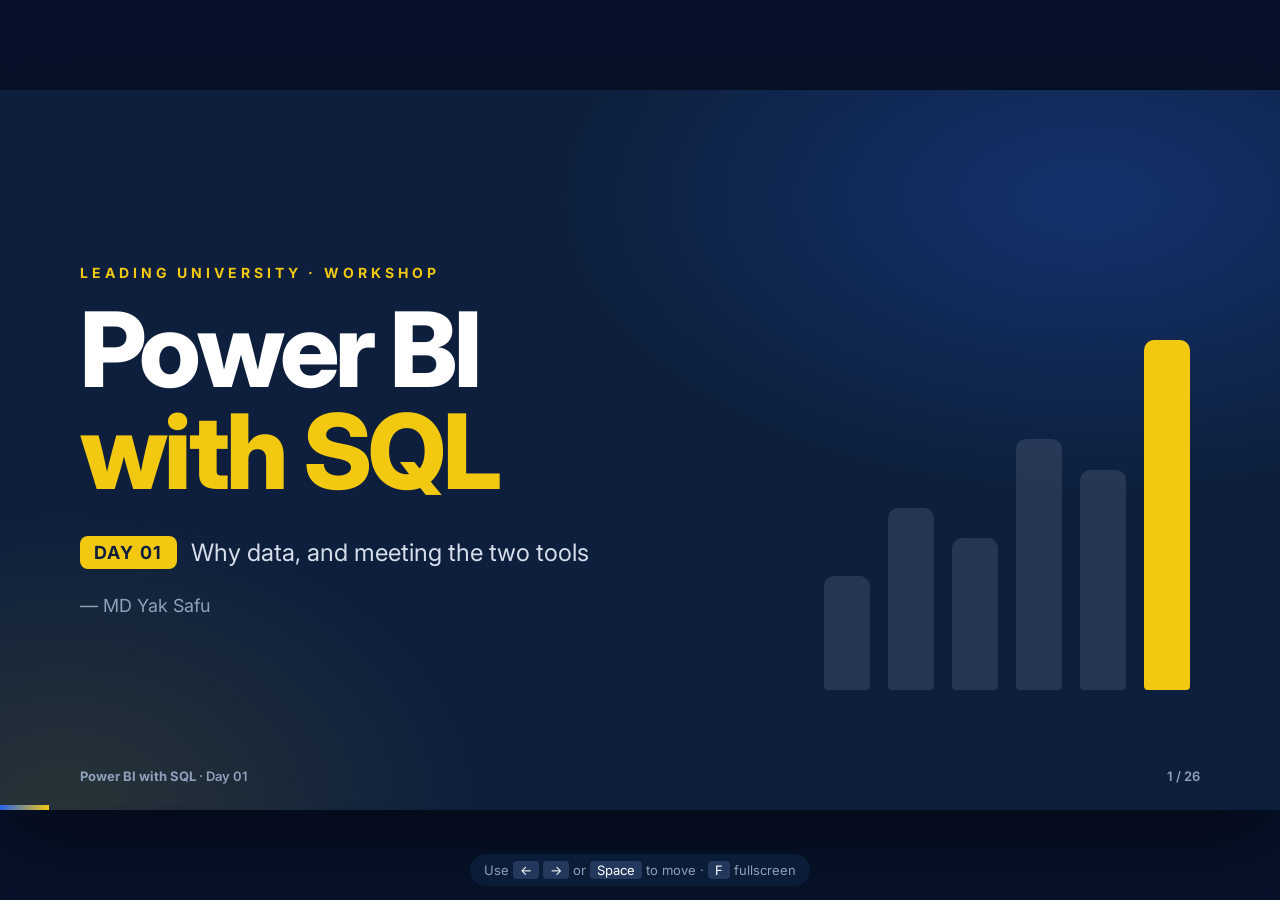
==== commit aa59e2a0: "Expand Database vs Excel section in Day 01 slides Add 9 slides after the Database vs Excel overview:" ====
--- a/day-01/index.html
+++ b/day-01/index.html
@@ -80,6 +80,120 @@
   .vs .mid { display: grid; place-items: center; font-weight: 800; font-size: 22px; color: var(--muted); }
   .quote { margin-top: 26px; text-align: center; font-size: 24px; font-weight: 600; }
   .quote b { background: var(--yellow-l); padding: 2px 8px; border-radius: 6px; }
+
+  /* Compact tables used across the Excel vs Database slides */
+  .tbl.sm { font-size: 17px; }
+  .tbl.sm th { font-size: 14px; padding: 9px 16px; }
+  .tbl.sm td { padding: 8px 16px; }
+  .tbl.sm td.num { font-size: 16px; }
+  .tbl td.sid { background: var(--blue-l); color: var(--blue); font-weight: 700; }
+  .tbl td.cid { background: var(--yellow-l); font-weight: 700; }
+
+  /* What is Excel */
+  .xl-grid-wrap { display: grid; grid-template-columns: 1.35fr 1fr; gap: 40px; width: 100%; align-items: center; }
+  .sheet { background: #fff; border: 1px solid var(--line); border-radius: 14px; overflow: hidden; box-shadow: 0 16px 40px rgba(13,31,60,.1); }
+  .sheet .fxbar { display: flex; align-items: center; gap: 12px; padding: 10px 14px; border-bottom: 1px solid var(--line); background: #F3F6FA; }
+  .sheet .fxbar i { font-style: italic; font-weight: 700; color: var(--muted); font-family: Georgia, serif; }
+  .sheet .fxbar code { font-size: 17px; background: #fff; border: 1px solid var(--line); padding: 4px 10px; border-radius: 6px; flex: 1; }
+  .sheet table { border-collapse: collapse; width: 100%; font-size: 17px; }
+  .sheet th { background: #EEF2F7; color: var(--muted); font-weight: 600; font-size: 13px; padding: 6px 10px; border: 1px solid var(--line); }
+  .sheet td { padding: 8px 14px; border: 1px solid var(--line); white-space: nowrap; }
+  .sheet td.h { font-weight: 700; background: #E7F6EC; }
+  .sheet td.cellhl { position: relative; }
+  .active .sheet td.cellhl { animation: cellOn .5s var(--ease) 1.2s both; }
+  @keyframes cellOn { to { outline: 3px solid #16A34A; outline-offset: -3px; background: #ECFDF3; font-weight: 800; } }
+  .sheet td.fx { color: #16A34A; font-family: "JetBrains Mono", Consolas, monospace; font-size: 15px; }
+  .sheet tr.dots td, .sheet tr.dots th { color: var(--muted); padding: 2px 10px; }
+  .cell-note { display: flex; gap: 10px; margin-top: 14px; flex-wrap: wrap; }
+  .cell-note span { font-size: 15px; background: #fff; border: 1px solid var(--line); border-radius: 999px; padding: 6px 14px; }
+  .cell-note b { color: #16A34A; }
+  .feat { display: flex; flex-direction: column; gap: 10px; }
+  .feat .card { display: flex; gap: 14px; align-items: center; padding: 12px 18px; }
+  .feat .badge { width: 42px; height: 42px; font-size: 21px; background: #E7F6EC; }
+  .feat h3 { font-size: 19px; }
+  .feat p { font-size: 15px; color: var(--muted); margin-top: 2px; }
+
+  /* What is a database */
+  .three { display: flex; justify-content: space-between; align-items: flex-start; width: 100%; gap: 20px; }
+  .three .link-word { align-self: center; font-size: 30px; color: var(--blue); font-weight: 800; }
+  .db-note { margin-top: 22px; display: flex; gap: 14px; }
+  .db-note .card { padding: 14px 20px; font-size: 18px; flex: 1; }
+
+  /* Comparison table */
+  .cmp { width: 100%; font-size: 19px; }
+  .cmp.tbl.sm td { padding: 10px 18px; }
+  .cmp td:first-child { font-weight: 700; color: var(--navy); width: 22%; }
+  .cmp td:last-child { background: var(--blue-l); }
+  .cmp th:last-child { background: var(--blue); }
+  .cmp td { white-space: normal; }
+
+  /* Redundancy */
+  .redund { display: grid; grid-template-columns: 1fr 1fr; gap: 48px; width: 100%; align-items: start; }
+  .redund h3 { margin-bottom: 10px; font-size: 21px; }
+  .swap { display: inline-grid; }
+  .swap > span { grid-area: 1 / 1; }
+  .swap .new { opacity: 0; color: var(--bad); font-weight: 800; }
+  .active .swap .old { animation: fade .4s 2.2s reverse both; }
+  .active .swap .new { animation: fade .4s 2.4s both; }
+  .active td.chgcell { animation: badcell .4s 2.2s both; }
+  @keyframes badcell { to { background: #FEF2F2; } }
+  .warn { margin-top: 12px; color: var(--bad); font-weight: 700; font-size: 17px; }
+  .good { margin-top: 12px; color: var(--ok); font-weight: 700; font-size: 17px; }
+  .stack-tbls { display: flex; gap: 18px; align-items: flex-start; }
+
+  /* Many users */
+  .users { display: grid; grid-template-columns: repeat(4, 1fr); gap: 18px; width: 100%; }
+  .users .card { text-align: center; padding: 18px 16px; }
+  .users .badge { margin: 0 auto 10px; }
+  .users p { font-size: 16px; color: var(--muted); margin-top: 4px; }
+  .flow-down { display: grid; grid-template-columns: repeat(4, 1fr); gap: 18px; width: 100%; height: 44px; }
+  .flow-down i { justify-self: center; width: 3px; height: 100%; background: repeating-linear-gradient(to bottom, var(--blue) 0 6px, transparent 6px 12px); display: block; }
+  .dbms-bar { width: 100%; background: var(--navy); color: #fff; border-radius: 18px; padding: 18px 26px; display: flex; align-items: center; gap: 18px; }
+  .dbms-bar .badge { background: rgba(242,200,17,.18); }
+  .dbms-bar p { color: #B8C4D9; font-size: 17px; margin-top: 2px; }
+  .dbms-bar .tables { margin-left: auto; display: flex; gap: 8px; }
+  .dbms-bar .tables span { background: #1D3461; color: #D6DEEC; font-size: 14px; padding: 6px 12px; border-radius: 8px; font-weight: 600; }
+
+  /* DBMS vs Database */
+  .dbms-grid { display: grid; grid-template-columns: 1fr 1fr; gap: 44px; width: 100%; align-items: center; }
+  .stack { display: flex; flex-direction: column; align-items: stretch; gap: 0; }
+  .stack .layer { border-radius: 16px; padding: 14px 20px; display: flex; align-items: center; gap: 14px; }
+  .stack .layer h3 { font-size: 19px; }
+  .stack .layer p { font-size: 15px; color: var(--muted); }
+  .stack .down { text-align: center; font-size: 14px; font-weight: 700; color: var(--blue); padding: 6px 0; }
+  .layer.app { background: #fff; border: 1px solid var(--line); }
+  .layer.dbms { background: var(--navy); color: #fff; }
+  .layer.dbms p { color: #B8C4D9; }
+  .layer.store { background: var(--blue-l); border: 2px solid var(--blue); }
+  .layer .chips { display: flex; gap: 6px; flex-wrap: wrap; margin-top: 6px; }
+  .layer .chips span { font-size: 12px; font-weight: 700; background: #1D3461; color: #fff; padding: 3px 9px; border-radius: 999px; }
+  .layer .chips span.us { background: var(--yellow); color: var(--navy); }
+
+  /* ACID */
+  .acid-grid { display: grid; grid-template-columns: 1.05fr 1fr; gap: 40px; width: 100%; align-items: center; }
+  .transfer { display: flex; align-items: center; gap: 14px; }
+  .acct { flex: 1; text-align: center; padding: 18px; }
+  .acct small { color: var(--muted); font-weight: 600; font-size: 14px; }
+  .acct div { font-size: 30px; font-weight: 800; margin-top: 4px; font-family: "JetBrains Mono", Consolas, monospace; }
+  .coin-lane { width: 110px; height: 40px; position: relative; }
+  .coin-lane::before { content: ""; position: absolute; left: 0; right: 0; top: 50%; border-top: 3px dashed #C5CFDE; }
+  .coin-lane b { position: absolute; top: 4px; left: 0; background: var(--yellow); color: var(--navy); font-size: 13px; padding: 6px 8px; border-radius: 999px; white-space: nowrap; }
+  .active .coin-lane b { animation: coin 2.4s var(--ease) 1.2s infinite; }
+  @keyframes coin { 0% { left: -10px; opacity: 0; } 15% { opacity: 1; } 80% { opacity: 1; } 100% { left: 60px; opacity: 0; } }
+  .tsteps { margin-top: 18px; display: flex; flex-direction: column; gap: 10px; }
+  .tsteps .card { padding: 12px 18px; font-size: 18px; display: flex; gap: 12px; align-items: center; }
+  .tsteps .card.fail { background: #FEF2F2; border-color: #FECACA; color: var(--bad); font-weight: 700; }
+  .acid { display: grid; grid-template-columns: 1fr 1fr; gap: 14px; }
+  .acid .card { padding: 16px 18px; }
+  .acid .L { font-size: 34px; font-weight: 800; color: var(--blue); line-height: 1; }
+  .acid h3 { font-size: 18px; margin-top: 6px; }
+  .acid p { font-size: 15px; color: var(--muted); margin-top: 4px; line-height: 1.4; }
+
+  /* When to use which */
+  .vs.use li { font-size: 19px; }
+  .teamwork { margin-top: 22px; display: flex; align-items: center; justify-content: center; gap: 14px; font-size: 19px; font-weight: 600; }
+  .teamwork span { background: #fff; border: 1px solid var(--line); padding: 8px 16px; border-radius: 12px; }
+  .teamwork i { font-style: normal; color: var(--blue); font-weight: 800; }
 
   /* Table / row / column */
   .legend { display: flex; flex-direction: column; gap: 18px; flex: 1; }
@@ -351,6 +465,269 @@
     </div>
   </section>
 
+  <!-- 6a · What is Excel -->
+  <section class="slide">
+    <div class="kicker a" style="--i:0"><span class="num">01</span> Database vs Excel</div>
+    <h2 class="a" style="--i:1">Excel: a spreadsheet for calculating</h2>
+    <div class="body">
+      <div class="xl-grid-wrap">
+        <div class="a left" style="--i:2">
+          <div class="sheet">
+            <div class="fxbar"><i>fx</i><code>=AVERAGE(D2:D101)</code></div>
+            <table>
+              <tr><th></th><th>A</th><th>B</th><th>C</th><th>D</th></tr>
+              <tr><th>1</th><td class="h">Student ID</td><td class="h">Name</td><td class="h">Department</td><td class="h">CGPA</td></tr>
+              <tr><th>2</th><td>101</td><td>Rahim</td><td>SWE</td><td class="cellhl">3.75</td></tr>
+              <tr><th>3</th><td>102</td><td>Karim</td><td>CSE</td><td>3.60</td></tr>
+              <tr><th>4</th><td>103</td><td>Sakib</td><td>SWE</td><td>3.90</td></tr>
+              <tr><th>5</th><td>104</td><td>Nabil</td><td>CSE</td><td>3.50</td></tr>
+              <tr class="dots"><th>⋮</th><td>⋮</td><td>⋮</td><td>⋮</td><td>⋮</td></tr>
+              <tr><th>102</th><td colspan="3"><b>Average of 100 students</b></td><td class="fx">=AVERAGE…</td></tr>
+            </table>
+          </div>
+          <div class="cell-note">
+            <span><b>Row</b> = one student</span>
+            <span><b>Column</b> = one attribute</span>
+            <span><b>Cell</b> = row × column → D2 = 3.75</span>
+          </div>
+        </div>
+        <div class="feat">
+          <div class="card a right" style="--i:3"><div class="badge">✍️</div><div><h3>Data entry</h3><p>Type values straight into cells</p></div></div>
+          <div class="card a right" style="--i:4"><div class="badge">🧮</div><div><h3>Formulas</h3><p>SUM, AVERAGE, COUNT, IF…</p></div></div>
+          <div class="card a right" style="--i:5"><div class="badge">🔍</div><div><h3>Filter &amp; sort</h3><p>Find and order rows quickly</p></div></div>
+          <div class="card a right" style="--i:6"><div class="badge">📈</div><div><h3>Charts</h3><p>Turn numbers into graphs</p></div></div>
+          <div class="card a right" style="--i:7"><div class="badge">🧾</div><div><h3>Pivot tables</h3><p>Summary reports in a few clicks</p></div></div>
+        </div>
+      </div>
+    </div>
+  </section>
+
+  <!-- 6b · What is a database -->
+  <section class="slide">
+    <div class="kicker a" style="--i:0"><span class="num">01</span> Database vs Excel</div>
+    <h2 class="a" style="--i:1">Database: organised data, split into linked tables</h2>
+    <p class="lead a" style="--i:2">Built so data is easy to <b style="color:var(--ink)">store, find, update and share</b> — even for 10,000 students with courses, results and payments.</p>
+    <div class="body" style="flex-direction:column;justify-content:center;align-items:stretch;gap:0">
+      <div class="three">
+        <div class="tbl-wrap a left" style="--i:3">
+          <div class="tbl-title">Students</div>
+          <table class="tbl sm">
+            <tr><th>student_id</th><th>name</th><th>department</th></tr>
+            <tr><td class="num sid">101</td><td>Rahim</td><td>SWE</td></tr>
+            <tr><td class="num sid">102</td><td>Karim</td><td>CSE</td></tr>
+            <tr><td class="num sid">103</td><td>Sakib</td><td>SWE</td></tr>
+          </table>
+        </div>
+        <div class="link-word a fade" style="--i:6">⟷</div>
+        <div class="tbl-wrap a" style="--i:5">
+          <div class="tbl-title">Enrollments</div>
+          <table class="tbl sm">
+            <tr><th>student_id</th><th>course_id</th></tr>
+            <tr><td class="num sid">101</td><td class="num cid">501</td></tr>
+            <tr><td class="num sid">101</td><td class="num cid">502</td></tr>
+            <tr><td class="num sid">102</td><td class="num cid">503</td></tr>
+            <tr><td class="num sid">103</td><td class="num cid">501</td></tr>
+          </table>
+        </div>
+        <div class="link-word a fade" style="--i:6">⟷</div>
+        <div class="tbl-wrap a right" style="--i:4">
+          <div class="tbl-title">Courses</div>
+          <table class="tbl sm">
+            <tr><th>course_id</th><th>course_name</th></tr>
+            <tr><td class="num cid">501</td><td>Database</td></tr>
+            <tr><td class="num cid">502</td><td>AI</td></tr>
+            <tr><td class="num cid">503</td><td>Networking</td></tr>
+          </table>
+        </div>
+      </div>
+      <div class="db-note">
+        <div class="card a" style="--i:8">🔁 A student takes <b>many</b> courses · a course has <b>many</b> students → <b>many-to-many</b></div>
+        <div class="card a" style="--i:9">🔗 <b>Enrollments</b> connects them — Rahim (101) takes Database &amp; AI</div>
+      </div>
+    </div>
+  </section>
+
+  <!-- 6c · Side-by-side comparison -->
+  <section class="slide">
+    <div class="kicker a" style="--i:0"><span class="num">01</span> Database vs Excel</div>
+    <h2 class="a" style="--i:1">Side by side</h2>
+    <div class="body">
+      <table class="tbl sm cmp a" style="--i:2">
+        <tr><th>Topic</th><th>📗 Excel</th><th>🗄️ Database</th></tr>
+        <tr><td>Main purpose</td><td>Calculation &amp; analysis</td><td>Storing &amp; managing data</td></tr>
+        <tr><td>Data size</td><td>Small to medium</td><td>Large scale — millions of rows</td></tr>
+        <tr><td>Relationships</td><td>Manual (VLOOKUP / XLOOKUP)</td><td>Built in — primary &amp; foreign keys</td></tr>
+        <tr><td>Many users</td><td>Limited co-authoring</td><td>Many users at the same time</td></tr>
+        <tr><td>Security</td><td>File or sheet password</td><td>User accounts &amp; permissions</td></tr>
+        <tr><td>Data quality</td><td>Easy to type anything anywhere</td><td>Rules (types, keys, constraints) block bad data</td></tr>
+        <tr><td>Asking questions</td><td>Filters &amp; formulas</td><td>SQL queries</td></tr>
+        <tr><td>Transactions</td><td>Save the file</td><td>ACID transactions — all or nothing</td></tr>
+        <tr><td>Backup</td><td>Copy the file</td><td>Built-in backup &amp; recovery</td></tr>
+      </table>
+    </div>
+  </section>
+
+  <!-- 6d · Duplicate data -->
+  <section class="slide">
+    <div class="kicker a" style="--i:0"><span class="num">01</span> Database vs Excel</div>
+    <h2 class="a" style="--i:1">Why duplicate data is a problem</h2>
+    <div class="body">
+      <div class="redund">
+        <div class="a left" style="--i:2">
+          <h3>📗 One big sheet — Rahim typed 4 times</h3>
+          <table class="tbl sm">
+            <tr><th>Student</th><th>Department</th><th>Course</th></tr>
+            <tr><td>Rahim</td><td>SWE</td><td>Database</td></tr>
+            <tr><td>Rahim</td><td>SWE</td><td>AI</td></tr>
+            <tr><td>Rahim</td><td class="chgcell"><span class="swap"><span class="old">SWE</span><span class="new">CSE</span></span></td><td>Networking</td></tr>
+            <tr><td>Rahim</td><td>SWE</td><td>Security</td></tr>
+          </table>
+          <div class="warn a fade" style="--i:18">✗ Changed 1 row, forgot 3 — which department is right?</div>
+        </div>
+        <div class="a right" style="--i:4">
+          <h3>🗄️ Database — store each fact once</h3>
+          <div class="stack-tbls">
+            <table class="tbl sm">
+              <tr><th>student_id</th><th>name</th><th>dept</th></tr>
+              <tr><td class="num sid">101</td><td>Rahim</td><td>SWE</td></tr>
+            </table>
+            <table class="tbl sm">
+              <tr><th>student_id</th><th>course_id</th></tr>
+              <tr><td class="num sid">101</td><td class="num">501</td></tr>
+              <tr><td class="num sid">101</td><td class="num">502</td></tr>
+              <tr><td class="num sid">101</td><td class="num">503</td></tr>
+              <tr><td class="num sid">101</td><td class="num">504</td></tr>
+            </table>
+          </div>
+          <div class="good a fade" style="--i:19">✓ Change the department once — everywhere is correct</div>
+        </div>
+      </div>
+    </div>
+    <div class="quote a" style="--i:21">1,000 students × 5 courses = <b>5,000 rows</b>. Storing each fact once is called <b>normalization</b>.</div>
+  </section>
+
+  <!-- 6e · Many users at once -->
+  <section class="slide">
+    <div class="kicker a" style="--i:0"><span class="num">01</span> Database vs Excel</div>
+    <h2 class="a" style="--i:1">Many people, one database, the same moment</h2>
+    <div class="body" style="flex-direction:column;justify-content:center;align-items:stretch;gap:0">
+      <div class="users">
+        <div class="card a pop" style="--i:2"><div class="badge">🗂️</div><h3>Admin</h3><p>Updates student info</p></div>
+        <div class="card a pop" style="--i:3"><div class="badge">📋</div><h3>Teacher</h3><p>Marks attendance</p></div>
+        <div class="card a pop" style="--i:4"><div class="badge">🎓</div><h3>Student</h3><p>Checks results</p></div>
+        <div class="card a pop" style="--i:5"><div class="badge">💳</div><h3>Accounts</h3><p>Records a payment</p></div>
+      </div>
+      <div class="flow-down a fade" style="--i:6"><i></i><i></i><i></i><i></i></div>
+      <div class="dbms-bar a" style="--i:7">
+        <div class="badge">⚙️</div>
+        <div><h3>DBMS</h3><p>Lets everyone work at once — without overwriting each other</p></div>
+        <div class="tables"><span>Students</span><span>Attendance</span><span>Results</span><span>Payments</span></div>
+      </div>
+    </div>
+    <div class="quote a" style="--i:9">Excel co-authoring suits a few people on one sheet — <b>not thousands of changes a minute</b>.</div>
+  </section>
+
+  <!-- 6f · Database vs DBMS -->
+  <section class="slide">
+    <div class="kicker a" style="--i:0"><span class="num">01</span> Database vs Excel</div>
+    <h2 class="a" style="--i:1">Database ≠ DBMS — five words to know</h2>
+    <div class="body">
+      <div class="dbms-grid">
+        <table class="tbl sm a left" style="--i:2">
+          <tr><th>Term</th><th>Meaning</th></tr>
+          <tr><td><b>Data</b></td><td>Raw facts</td></tr>
+          <tr><td><b>Database</b></td><td>An organised collection of data</td></tr>
+          <tr><td><b>DBMS</b></td><td>The software that manages a database</td></tr>
+          <tr><td><b>RDBMS</b></td><td>A DBMS for related tables</td></tr>
+          <tr><td><b>SQL</b></td><td>The language we use to talk to it</td></tr>
+        </table>
+        <div class="stack">
+          <div class="layer app a right" style="--i:3"><div class="badge">🖥️</div><div><h3>Your app or website</h3><p>Or Power BI, or SSMS</p></div></div>
+          <div class="down a fade" style="--i:4">↓ sends SQL</div>
+          <div class="layer dbms a right" style="--i:5"><div class="badge" style="background:rgba(242,200,17,.18)">⚙️</div><div><h3>DBMS</h3>
+            <div class="chips"><span class="us">SQL Server ← this course</span><span>MySQL</span><span>PostgreSQL</span><span>MongoDB (NoSQL)</span></div></div></div>
+          <div class="down a fade" style="--i:6">↓ reads &amp; writes</div>
+          <div class="layer store a right" style="--i:7"><div class="badge">🗄️</div><div><h3>Database</h3><p>Students · Courses · Results · Payments</p></div></div>
+        </div>
+      </div>
+    </div>
+  </section>
+
+  <!-- 6g · ACID -->
+  <section class="slide">
+    <div class="kicker a" style="--i:0"><span class="num">01</span> Database vs Excel</div>
+    <h2 class="a" style="--i:1">ACID: why banks trust databases</h2>
+    <div class="body">
+      <div class="acid-grid">
+        <div class="a left" style="--i:2">
+          <div class="transfer">
+            <div class="card acct"><small>Rahim's account</small><div>৳5,000</div></div>
+            <div class="coin-lane"><b>৳1,000</b></div>
+            <div class="card acct"><small>Karim's account</small><div>৳2,000</div></div>
+          </div>
+          <div class="tsteps">
+            <div class="card">① Take ৳1,000 from Rahim</div>
+            <div class="card">② Add ৳1,000 to Karim</div>
+            <div class="card fail frag"><span>⚡</span><span>Fails after step ①? → <b>Rollback</b>: both balances go back. No money lost.</span></div>
+          </div>
+        </div>
+        <div class="acid">
+          <div class="card a pop" style="--i:4"><div class="L">A</div><h3>Atomicity</h3><p>All or nothing</p></div>
+          <div class="card a pop" style="--i:5"><div class="L">C</div><h3>Consistency</h3><p>The rules always hold</p></div>
+          <div class="card a pop" style="--i:6"><div class="L">I</div><h3>Isolation</h3><p>Transactions don't see each other's half-done work</p></div>
+          <div class="card a pop" style="--i:7"><div class="L">D</div><h3>Durability</h3><p>Once saved, it stays saved</p></div>
+        </div>
+      </div>
+    </div>
+  </section>
+
+  <!-- 6h · When to use which -->
+  <section class="slide">
+    <div class="kicker a" style="--i:0"><span class="num">01</span> Database vs Excel</div>
+    <h2 class="a" style="--i:1">So… when do I use which?</h2>
+    <div class="body" style="flex-direction:column;justify-content:center;gap:0">
+      <div class="vs use">
+        <div class="card xl a left" style="--i:2">
+          <div class="head"><div class="badge">📗</div><h3>Use Excel for…</h3></div>
+          <ul>
+            <li>A list of 50 club members</li>
+            <li>Workshop attendance &amp; scores</li>
+            <li>Budgets and monthly expenses</li>
+            <li>Quick charts &amp; pivot tables</li>
+          </ul>
+        </div>
+        <div class="mid a pop" style="--i:3">VS</div>
+        <div class="card db a right" style="--i:4">
+          <div class="head"><div class="badge">🗄️</div><h3 class="blue">Use a database for…</h3></div>
+          <ul>
+            <li>1,000+ members or customers</li>
+            <li>Registration, login &amp; permissions</li>
+            <li>Many users at the same time</li>
+            <li>Data that must never be lost</li>
+          </ul>
+        </div>
+      </div>
+      <div class="teamwork a" style="--i:6">
+        Not rivals — teammates:
+        <span>🗄️ Database stores</span><i>→</i><span>💬 SQL pulls</span><i>→</i><span>📗📊 Excel / Power BI reports</span>
+      </div>
+    </div>
+  </section>
+
+  <!-- 6i · Excel or Database? quiz -->
+  <section class="slide">
+    <div class="kicker a" style="--i:0"><span class="num">01</span> Database vs Excel</div>
+    <h2 class="a" style="--i:1">Excel or database? <span class="muted" style="font-size:22px;font-weight:600">(press → to reveal)</span></h2>
+    <div class="body">
+      <div class="quiz">
+        <div class="card a" style="--i:2"><div class="q"><span>Q1</span>Attendance and average score for 50 workshop participants</div><div class="ans frag">📗 Excel — small, quick calculation</div></div>
+        <div class="card a" style="--i:3"><div class="q"><span>Q2</span>A banking app handling millions of transactions a day</div><div class="ans frag">🗄️ Database — ACID, many users</div></div>
+        <div class="card a" style="--i:4"><div class="q"><span>Q3</span>A university with 20,000 students, courses, results and payments</div><div class="ans frag">🗄️ Database — large &amp; related tables</div></div>
+        <div class="card a" style="--i:5"><div class="q"><span>Q4</span>A monthly expense report with charts and a pivot table</div><div class="ans frag">📗 Excel — analysis &amp; reporting</div></div>
+      </div>
+    </div>
+  </section>
+
   <!-- 7 · Table, row, column -->
   <section class="slide">
     <div class="kicker a" style="--i:0"><span class="num">02</span> Table, row, column</div>
@@ -588,7 +965,7 @@
     <h2 class="a" style="--i:1">What to remember from today</h2>
     <div class="body">
       <div class="recap">
-        <div class="card a pop" style="--i:2"><div class="badge">🗄️</div><p>A <b>database</b> stores data in <b>tables</b> — safe, shared and huge.</p></div>
+        <div class="card a pop" style="--i:2"><div class="badge">🗄️</div><p><b>Excel</b> calculates &amp; reports. A <b>database</b> stores data in <b>tables</b> — safe, shared and huge.</p></div>
         <div class="card a pop" style="--i:3"><div class="badge">🧱</div><p><b>Row</b> = one record. <b>Column</b> = one detail.</p></div>
         <div class="card a pop" style="--i:4"><div class="badge">🔑</div><p><b>Primary key</b> identifies a row. <b>Foreign key</b> links tables.</p></div>
         <div class="card a pop" style="--i:5"><div class="badge">🚚</div><p><b>SQL</b> gets the data → <b>Power BI</b> tells the story.</p></div>
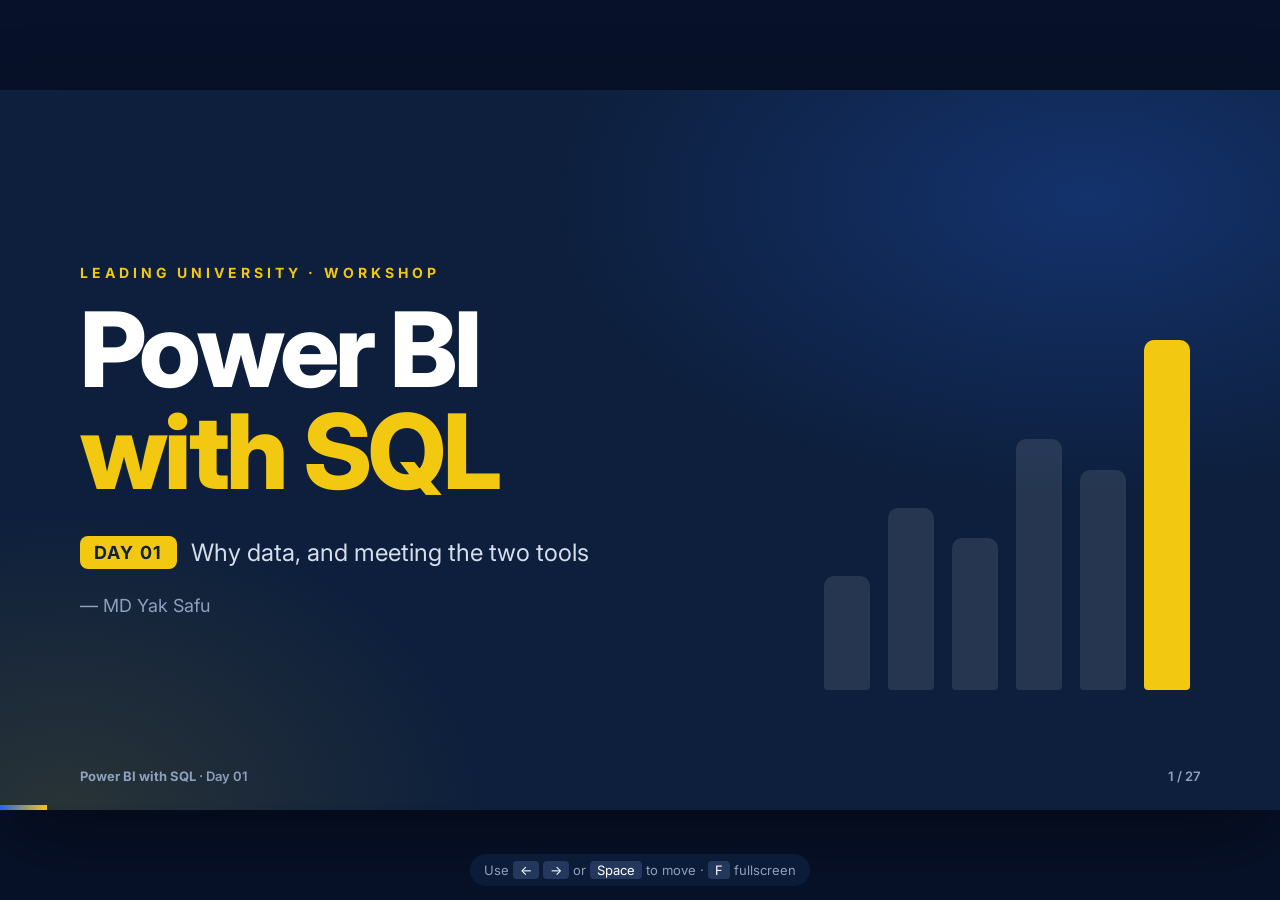
==== commit 1a3ba891: "Add tool install commands slide to Day 01 Co-Authored-By: Claude Opus 5.5 <noreply@anthropic.com>" ====
--- a/day-01/index.html
+++ b/day-01/index.html
@@ -321,6 +321,30 @@
   .recap p { font-size: 19px; line-height: 1.4; }
   .recap p b { color: var(--blue); }
 
+  /* Install commands */
+  .install { display: grid; grid-template-columns: repeat(3, 1fr); gap: 20px; width: 100%; }
+  .install .card { padding: 22px 22px 20px; display: flex; flex-direction: column; gap: 12px; }
+  .install .head { display: flex; align-items: center; gap: 14px; }
+  .install .head h3 { font-size: 21px; line-height: 1.2; }
+  .install .head small { display: block; font-size: 14px; color: var(--muted); font-weight: 600; margin-top: 2px; }
+  .install .card.sv { border-top: 6px solid var(--blue); }
+  .install .card.ss { border-top: 6px solid var(--teal); }
+  .install .card.pb { border-top: 6px solid var(--yellow); }
+  .install .card.ss .badge { background: var(--teal-l); }
+  .install .card.pb .badge { background: var(--yellow-l); }
+  .install .cmd { background: var(--navy); color: #E6EDF7; border-radius: 12px; padding: 14px 16px; font-family: "JetBrains Mono", Consolas, monospace; font-size: 13.5px; line-height: 1.6; }
+  .install .cmd .str { display: block; white-space: nowrap; }
+  .install .cmd .p { color: #8FA0BD; user-select: none; }
+  .install .cmd .kw { color: #60A5FA; font-weight: 700; }
+  .install .cmd .str { color: var(--yellow); }
+  .install .cmd .p { margin-right: 2px; }
+  .install p { font-size: 15px; color: var(--muted); line-height: 1.45; }
+  .install-tip { margin-top: 18px; display: flex; gap: 14px; width: 100%; }
+  .install-tip .card { padding: 14px 18px; font-size: 16px; line-height: 1.6; }
+  .install-tip .card:first-child { flex: none; }
+  .install-tip .card:last-child { flex: 1; }
+  .install-tip code { background: var(--blue-l); color: var(--blue); padding: 2px 8px; border-radius: 6px; font-size: 14px; white-space: nowrap; }
+
   /* Closing */
   .closing { flex: 1; display: grid; grid-template-columns: 1.2fr 1fr; gap: 50px; align-items: center; }
   .next-card { background: rgba(255,255,255,.06); border: 1px solid #2E4470; border-radius: 20px; padding: 30px; }
@@ -973,7 +997,37 @@
     </div>
   </section>
 
-  <!-- 17 · Closing -->
+  <!-- 17 · Install your tools -->
+  <section class="slide">
+    <div class="kicker a" style="--i:0">Homework · before Day 02</div>
+    <h2 class="a" style="--i:1">Install your tools — one command each</h2>
+    <p class="lead a" style="--i:2">Right-click Start → <b style="color:var(--ink)">Terminal (Admin)</b>, then run these 3 commands.</p>
+    <div class="body" style="flex-direction:column;align-items:stretch;gap:0;justify-content:center">
+      <div class="install">
+        <div class="card sv a pop" style="--i:3">
+          <div class="head"><div class="badge">🗄️</div><div><h3>SQL Server 2022 Express</h3><small>The database server · free edition</small></div></div>
+          <div class="cmd"><span class="p">PS&gt; </span><span class="kw">winget install</span> -e --id <span class="str">Microsoft.SQLServer.2022.Express</span></div>
+          <p>Stores our data. During setup pick <b>Basic</b>; the server name will be <code>localhost\SQLEXPRESS</code>.</p>
+        </div>
+        <div class="card ss a pop" style="--i:4">
+          <div class="head"><div class="badge">🛠️</div><div><h3>SQL Server Management Studio</h3><small>The workbench where we write SQL</small></div></div>
+          <div class="cmd"><span class="p">PS&gt; </span><span class="kw">winget install</span> -e --id <span class="str">Microsoft.SQLServerManagementStudio.22</span></div>
+          <p>Connect to the server, run queries and see results as tables.</p>
+        </div>
+        <div class="card pb a pop" style="--i:5">
+          <div class="head"><div class="badge">📊</div><div><h3>Power BI Desktop</h3><small>Free dashboard tool</small></div></div>
+          <div class="cmd"><span class="p">PS&gt; </span><span class="kw">winget install</span> -e --id <span class="str">Microsoft.PowerBI</span></div>
+          <p>Builds the reports and dashboards from Day 05 onwards.</p>
+        </div>
+      </div>
+      <div class="install-tip">
+        <div class="card a fade" style="--i:6">✅ Check it worked: <code>winget list Microsoft.</code></div>
+        <div class="card a fade" style="--i:7">🌐 No winget? Download: <code>microsoft.com/sql-server</code> · <code>aka.ms/ssms</code> · <code>powerbi.microsoft.com/desktop</code></div>
+      </div>
+    </div>
+  </section>
+
+  <!-- 18 · Closing -->
   <section class="slide dark">
     <div class="closing">
       <div>
